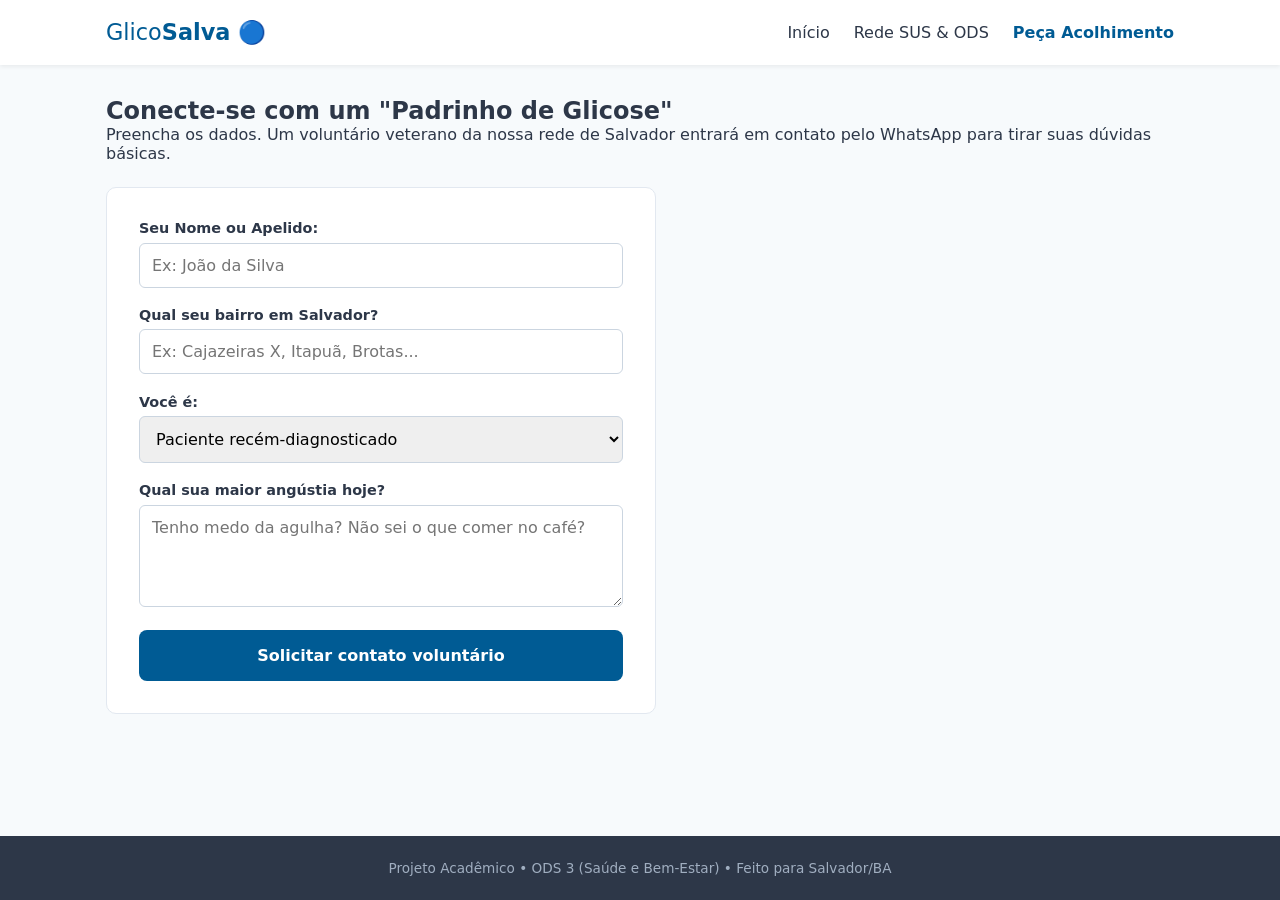
==== pages/contato.html @ 9c1fd687 "feat: adiciona estrutura base inicial das paginas" ====
<!DOCTYPE html>
<html lang="pt-BR">
<head>
    <meta charset="UTF-8">
    <meta name="viewport" content="width=device-width, initial-scale=1.0">
    <title>Contato | GlicoSalva</title>
    <link rel="stylesheet" href="../css/style.css">
</head>
<body>
    <header>
        <nav class="navbar">
            <div class="logo">Glico<strong>Salva</strong> 🔵</div>
            <ul class="nav-links">
                <li><a href="../index.html">Início</a></li>
                <li><a href="sobre.html">Rede SUS & ODS</a></li>
                <li><a href="contato.html" class="active">Peça Acolhimento</a></li>
            </ul>
        </nav>
    </header>

    <main class="container">
        <h2>Conecte-se com um "Padrinho de Glicose"</h2>
        <p>Preencha os dados. Um voluntário veterano da nossa rede de Salvador entrará em contato pelo WhatsApp para tirar suas dúvidas básicas.</p>

        <form id="form-ajuda" class="custom-form">
            <div class="input-box">
                <label>Seu Nome ou Apelido:</label>
                <input type="text" id="nome-user" required placeholder="Ex: João da Silva">
            </div>
            <div class="input-box">
                <label>Qual seu bairro em Salvador?</label>
                <input type="text" id="bairro-user" required placeholder="Ex: Cajazeiras X, Itapuã, Brotas...">
            </div>
            <div class="input-box">
                <label>Você é:</label>
                <select id="tipo-user">
                    <option>Paciente recém-diagnosticado</option>
                    <option>Familiar / Mãe / Pai de paciente</option>
                    <option>Profissional de Saúde querendo voluntariar</option>
                </select>
            </div>
            <div class="input-box">
                <label>Qual sua maior angústia hoje?</label>
                <textarea rows="4" required placeholder="Tenho medo da agulha? Não sei o que comer no café?"></textarea>
            </div>
            <button type="submit" class="btn-submit">Solicitar contato voluntário</button>
        </form>

        <div id="sucesso-box" class="hidden success-msg"></div>
    </main>

    <footer>
        <p>Projeto Acadêmico • ODS 3 (Saúde e Bem-Estar) • Feito para Salvador/BA</p>
    </footer>

    <script src="../scripts/main.js"></script>
</body>
</html>
---- css/style.css ----
:root {
    --azul-sus: #005B94;
    --azul-claro: #EBF4FA;
    --vermelho-alerta: #D91656;
    --texto: #2D3748;
    --branco: #FFFFFF;
}

* {
    margin: 0; padding: 0; box-sizing: border-box;
    font-family: system-ui, -apple-system, sans-serif;
}

body {
    background-color: #F7FAFC; color: var(--texto);
    display: flex; flex-direction: column; min-height: 100vh;
}

/* Header & Nav */
header { background: var(--branco); box-shadow: 0 2px 4px rgba(0,0,0,0.06); }
.navbar { max-width: 1100px; margin: 0 auto; padding: 1.2rem 1rem; display: flex; justify-content: space-between; align-items: center; }
.logo { font-size: 1.4rem; color: var(--azul-sus); }
.nav-links { list-style: none; display: flex; gap: 1.5rem; }
.nav-links a { text-decoration: none; color: var(--texto); font-weight: 500; }
.nav-links a.active, .nav-links a:hover { color: var(--azul-sus); font-weight: 700; }

/* Main geral */
main { flex: 1; max-width: 1100px; width: 100%; margin: 0 auto; padding: 2rem 1rem; }

/* Hero */
.hero { background: linear-gradient(135deg, var(--azul-claro), #D2E4F0); padding: 3rem 2rem; border-radius: 12px; text-align: center; margin-bottom: 2.5rem; }
.hero h1 { font-size: 2.2rem; margin-bottom: 1rem; color: #1A202C; }
.hero h1 span { color: var(--azul-sus); }
.hero p { max-width: 600px; margin: 0 auto 1.5rem auto; line-height: 1.6; }

/* Botões */
.btn-danger, .btn-action, .btn-submit { display: inline-block; padding: 0.8rem 1.6rem; border-radius: 8px; font-weight: bold; text-decoration: none; border: none; cursor: pointer; color: var(--branco); }
.btn-danger { background-color: var(--vermelho-alerta); }
.btn-action { background-color: #2B6CB0; }
.btn-submit { background-color: var(--azul-sus); width: 100%; font-size: 1rem; padding: 1rem;}

/* Grid Cards */
.cards-grid { display: grid; grid-template-columns: repeat(auto-fit, minmax(280px, 1fr)); gap: 1.5rem; margin-bottom: 3rem; }
.card { background: var(--branco); padding: 1.5rem; border-radius: 8px; border-top: 4px solid var(--azul-sus); box-shadow: 0 2px 8px rgba(0,0,0,0.04); }
.card h3 { margin-bottom: 0.8rem; }
.card p { font-size: 0.95rem; line-height: 1.5; margin-bottom: 1rem; color: #4A5568;}
.card a { color: var(--azul-sus); font-weight: bold; text-decoration: none;}

/* Caixa Interativa de Emergência */
.interactive-box { background: #FFF5F5; border: 2px dashed var(--vermelho-alerta); padding: 2rem; border-radius: 12px; text-align: center;}
.interactive-box h2 { color: var(--vermelho-alerta); margin-bottom: 0.5rem;}
.calc-container { margin-top: 1.5rem; }
.alert-box { margin-top: 1.5rem; background: var(--branco); padding: 1.5rem; border-radius: 8px; text-align: left; border-left: 5px solid var(--vermelho-alerta); }

/* Pagina Sobre */
.info-section { margin-bottom: 2.5rem; line-height: 1.7; }
.institutos-list { display: flex; flex-direction: column; gap: 1.2rem; margin-top: 1rem;}
.inst-item { background: var(--branco); padding: 1.4rem; border-radius: 8px; border: 1px solid #E2E8F0; }
.inst-item h3 { color: var(--azul-sus); margin-bottom: 0.4rem;}

/* Formulário de Contato */
.custom-form { max-width: 550px; background: var(--branco); padding: 2rem; border-radius: 10px; margin: 1.5rem 0; border: 1px solid #E2E8F0;}
.input-box { margin-bottom: 1.2rem; }
.input-box label { display: block; font-size: 0.9rem; font-weight: 600; margin-bottom: 0.4rem; }
.input-box input, .input-box select, .input-box textarea { width: 100%; padding: 0.75rem; border-radius: 6px; border: 1px solid #CBD5E0; font-size: 1rem; }

.success-msg { background: #E6FFFA; border-left: 5px solid #319795; padding: 1.5rem; border-radius: 8px; margin-top: 1.5rem; max-width: 550px;}

.hidden { display: none; }
footer { background: #2D3748; color: #A0AEC0; text-align: center; padding: 1.5rem; font-size: 0.85rem; }

/* Responsivo para celular */
@media(max-width: 600px) {
    .navbar { flex-direction: column; gap: 1rem; }
    .hero h1 { font-size: 1.7rem; }
}
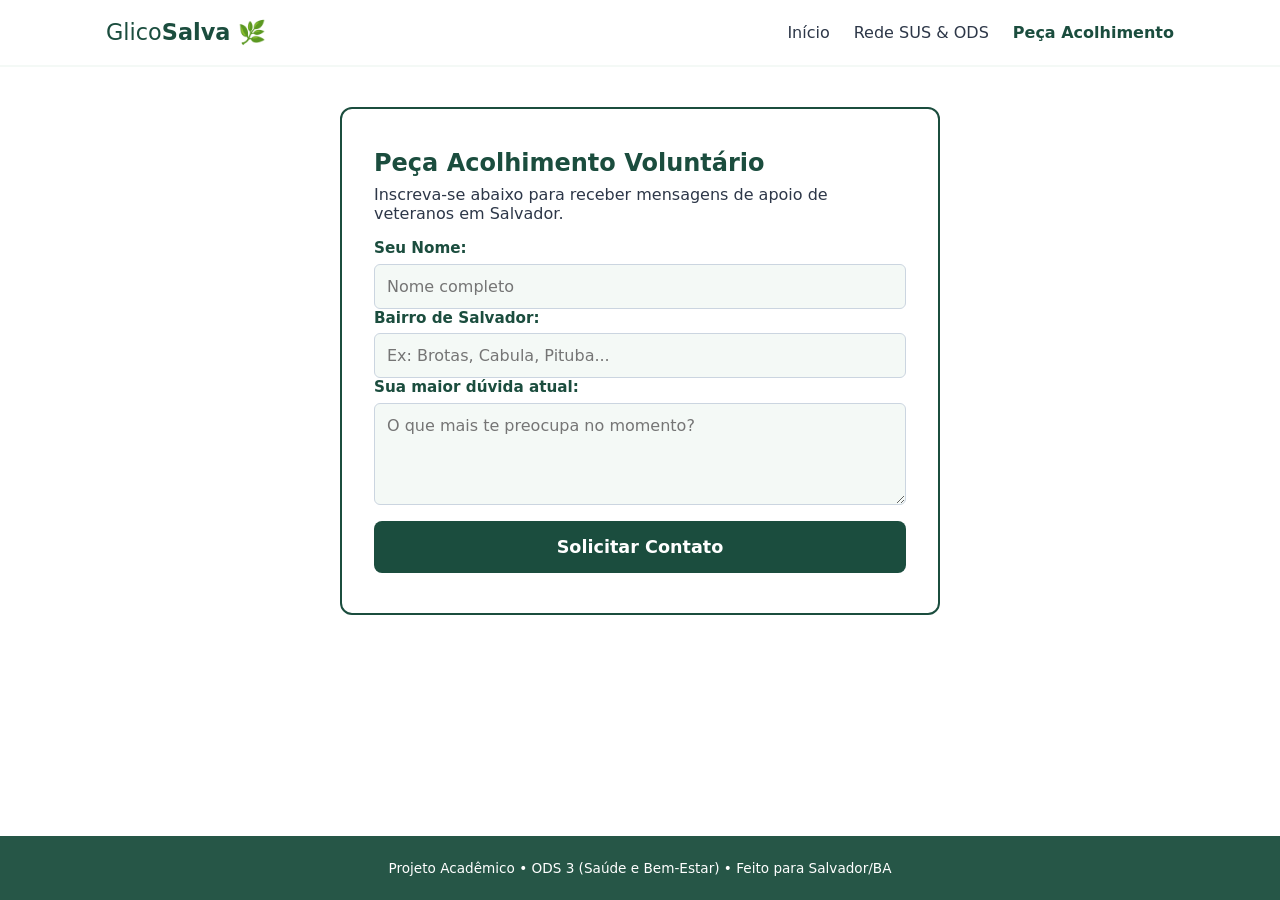
==== commit fbf9284b: "feat: reformula slides com fontes científicas, expande guia do SUS e corrige espaçamentos do CSS" ====
--- a/pages/contato.html
+++ b/pages/contato.html
@@ -9,7 +9,7 @@
 <body>
     <header>
         <nav class="navbar">
-            <div class="logo">Glico<strong>Salva</strong> 🔵</div>
+            <div class="logo">Glico<strong>Salva</strong> 🌿</div>
             <ul class="nav-links">
                 <li><a href="../index.html">Início</a></li>
                 <li><a href="sobre.html">Rede SUS & ODS</a></li>
@@ -18,35 +18,28 @@
         </nav>
     </header>
 
-    <main class="container">
-        <h2>Conecte-se com um "Padrinho de Glicose"</h2>
-        <p>Preencha os dados. Um voluntário veterano da nossa rede de Salvador entrará em contato pelo WhatsApp para tirar suas dúvidas básicas.</p>
-
-        <form id="form-ajuda" class="custom-form">
-            <div class="input-box">
-                <label>Seu Nome ou Apelido:</label>
-                <input type="text" id="nome-user" required placeholder="Ex: João da Silva">
-            </div>
-            <div class="input-box">
-                <label>Qual seu bairro em Salvador?</label>
-                <input type="text" id="bairro-user" required placeholder="Ex: Cajazeiras X, Itapuã, Brotas...">
-            </div>
-            <div class="input-box">
-                <label>Você é:</label>
-                <select id="tipo-user">
-                    <option>Paciente recém-diagnosticado</option>
-                    <option>Familiar / Mãe / Pai de paciente</option>
-                    <option>Profissional de Saúde querendo voluntariar</option>
-                </select>
-            </div>
-            <div class="input-box">
-                <label>Qual sua maior angústia hoje?</label>
-                <textarea rows="4" required placeholder="Tenho medo da agulha? Não sei o que comer no café?"></textarea>
-            </div>
-            <button type="submit" class="btn-submit">Solicitar contato voluntário</button>
-        </form>
-
-        <div id="sucesso-box" class="hidden success-msg"></div>
+    <main>
+        <section class="calculator-section" style="max-width: 600px; margin: 0 auto;">
+            <h2>Peça Acolhimento Voluntário</h2>
+            <p>Inscreva-se abaixo para receber mensagens de apoio de veteranos em Salvador.</p>
+            
+            <form id="form-ajuda" class="custom-form">
+                <div class="input-group full-width">
+                    <label>Seu Nome:</label>
+                    <input type="text" id="nome-user" required placeholder="Nome completo">
+                </div>
+                <div class="input-group full-width">
+                    <label>Bairro de Salvador:</label>
+                    <input type="text" id="bairro-user" required placeholder="Ex: Brotas, Cabula, Pituba...">
+                </div>
+                <div class="input-group full-width">
+                    <label>Sua maior dúvida atual:</label>
+                    <textarea id="duvida-user" rows="4" required placeholder="O que mais te preocupa no momento?"></textarea>
+                </div>
+                <button type="submit" class="btn-primary" style="margin-top: 1rem;">Solicitar Contato</button>
+            </form>
+            <div id="sucesso-box" class="result-box hidden" style="background: #e6fffa; border-color: var(--verde-principal);"></div>
+        </section>
     </main>
 
     <footer>
--- a/css/style.css
+++ b/css/style.css
@@ -1,9 +1,10 @@
 :root {
-    --azul-sus: #005B94;
-    --azul-claro: #EBF4FA;
-    --vermelho-alerta: #D91656;
-    --texto: #2D3748;
-    --branco: #FFFFFF;
+    --verde-principal: #1b4d3e; /* Verde escuro institucional predominante */
+    --verde-destaque: #2c6b56;  /* Verde médio para contraste e hover */
+    --verde-claro: #f4f9f6;     /* Fundo suave para contraste com o texto escuro */
+    --branco: #ffffff;
+    --cinza-texto: #2d3748;
+    --cinza-borda: #cbd5e0;
 }
 
 * {
@@ -12,65 +13,76 @@
 }
 
 body {
-    background-color: #F7FAFC; color: var(--texto);
+    background-color: var(--branco); color: var(--cinza-texto);
     display: flex; flex-direction: column; min-height: 100vh;
 }
 
-/* Header & Nav */
-header { background: var(--branco); box-shadow: 0 2px 4px rgba(0,0,0,0.06); }
+/* Navbar */
+header { background: var(--branco); border-bottom: 2px solid var(--verde-claro); }
 .navbar { max-width: 1100px; margin: 0 auto; padding: 1.2rem 1rem; display: flex; justify-content: space-between; align-items: center; }
-.logo { font-size: 1.4rem; color: var(--azul-sus); }
+.logo { font-size: 1.4rem; color: var(--verde-principal); }
 .nav-links { list-style: none; display: flex; gap: 1.5rem; }
-.nav-links a { text-decoration: none; color: var(--texto); font-weight: 500; }
-.nav-links a.active, .nav-links a:hover { color: var(--azul-sus); font-weight: 700; }
+.nav-links a { text-decoration: none; color: var(--cinza-texto); font-weight: 500; transition: color 0.2s; }
+.nav-links a.active, .nav-links a:hover { color: var(--verde-principal); font-weight: 700; }
 
-/* Main geral */
-main { flex: 1; max-width: 1100px; width: 100%; margin: 0 auto; padding: 2rem 1rem; }
+/* Main Container */
+main { flex: 1; max-width: 1100px; width: 100%; margin: 0 auto; padding: 2.5rem 1rem; }
 
-/* Hero */
-.hero { background: linear-gradient(135deg, var(--azul-claro), #D2E4F0); padding: 3rem 2rem; border-radius: 12px; text-align: center; margin-bottom: 2.5rem; }
-.hero h1 { font-size: 2.2rem; margin-bottom: 1rem; color: #1A202C; }
-.hero h1 span { color: var(--azul-sus); }
-.hero p { max-width: 600px; margin: 0 auto 1.5rem auto; line-height: 1.6; }
+/* Introdução */
+.intro-section { background: var(--verde-principal); color: var(--branco); padding: 3rem 2rem; border-radius: 12px; text-align: center; margin-bottom: 2.5rem; }
+.intro-section h1, .intro-section h2 { font-size: 2.2rem; margin-bottom: 1rem; }
+.intro-section p { max-width: 750px; margin: 0 auto; line-height: 1.7; font-size: 1.1rem; opacity: 0.95; }
 
-/* Botões */
-.btn-danger, .btn-action, .btn-submit { display: inline-block; padding: 0.8rem 1.6rem; border-radius: 8px; font-weight: bold; text-decoration: none; border: none; cursor: pointer; color: var(--branco); }
-.btn-danger { background-color: var(--vermelho-alerta); }
-.btn-action { background-color: #2B6CB0; }
-.btn-submit { background-color: var(--azul-sus); width: 100%; font-size: 1rem; padding: 1rem;}
+/* Estrutura do Carrossel (Corrigida sem espaços em branco excessivos) */
+.info-carousel-container { background: var(--verde-claro); padding: 2rem; border-radius: 12px; margin-bottom: 2.5rem; border: 1px solid #e2e8f0; }
+.carousel-wrapper { position: relative; }
+.carousel-slides { position: relative; width: 100%; }
+.slide { display: none; grid-template-columns: 1fr 1.2fr; gap: 2rem; align-items: start; }
+.slide.active { display: grid; }
+.slide-img-placeholder { background: var(--branco); border: 2px dashed var(--verde-destaque); color: var(--verde-destaque); width: 100%; min-height: 240px; height: 100%; border-radius: 8px; display: flex; align-items: center; justify-content: center; font-weight: bold; text-align: center; padding: 1.5rem; font-size: 0.95rem; }
+.slide-text h3 { color: var(--verde-principal); margin-bottom: 0.8rem; font-size: 1.4rem; }
+.slide-text p { line-height: 1.6; color: var(--cinza-texto); }
+.carousel-actions { display: flex; justify-content: flex-end; gap: 1rem; margin-top: 1.5rem; border-top: 1px solid var(--cinza-borda); padding-top: 1rem; }
+.btn-carousel { background: var(--branco); border: 1px solid var(--verde-destaque); color: var(--verde-destaque); padding: 0.5rem 1rem; border-radius: 6px; cursor: pointer; font-weight: 600; transition: all 0.2s; }
+.btn-carousel:hover { background: var(--verde-destaque); color: var(--branco); }
 
-/* Grid Cards */
-.cards-grid { display: grid; grid-template-columns: repeat(auto-fit, minmax(280px, 1fr)); gap: 1.5rem; margin-bottom: 3rem; }
-.card { background: var(--branco); padding: 1.5rem; border-radius: 8px; border-top: 4px solid var(--azul-sus); box-shadow: 0 2px 8px rgba(0,0,0,0.04); }
-.card h3 { margin-bottom: 0.8rem; }
-.card p { font-size: 0.95rem; line-height: 1.5; margin-bottom: 1rem; color: #4A5568;}
-.card a { color: var(--azul-sus); font-weight: bold; text-decoration: none;}
+/* Calculadora Reestilizada */
+.calculator-section { background: var(--branco); border: 2px solid var(--verde-principal); padding: 2.5rem 2rem; border-radius: 12px; margin-bottom: 2.5rem; }
+.calculator-section h2 { color: var(--verde-principal); margin-bottom: 0.5rem; }
+.warning-text { color: #c53030; font-size: 0.9rem; margin-bottom: 1.5rem; }
+.calc-grid { display: grid; grid-template-columns: repeat(auto-fit, minmax(220px, 1fr)); gap: 1.2rem; margin-bottom: 1.5rem; }
+.input-group { display: flex; flex-direction: column; gap: 0.4rem; }
+.input-group.full-width { grid-column: 1 / -1; }
+.input-group label { font-size: 0.95rem; font-weight: 600; color: var(--verde-principal); }
+.input-group input, .input-group textarea { padding: 0.75rem; border: 1px solid var(--cinza-borda); border-radius: 6px; font-size: 1rem; background: var(--verde-claro); }
+.input-group input:focus { border-color: var(--verde-principal); outline: none; background: var(--branco); }
 
-/* Caixa Interativa de Emergência */
-.interactive-box { background: #FFF5F5; border: 2px dashed var(--vermelho-alerta); padding: 2rem; border-radius: 12px; text-align: center;}
-.interactive-box h2 { color: var(--vermelho-alerta); margin-bottom: 0.5rem;}
-.calc-container { margin-top: 1.5rem; }
-.alert-box { margin-top: 1.5rem; background: var(--branco); padding: 1.5rem; border-radius: 8px; text-align: left; border-left: 5px solid var(--vermelho-alerta); }
+/* Botão Primário */
+.btn-primary { background: var(--verde-principal); color: var(--branco); border: none; padding: 1rem 2rem; font-size: 1.1rem; font-weight: bold; border-radius: 8px; cursor: pointer; width: 100%; transition: background 0.2s; }
+.btn-primary:hover { background: var(--verde-destaque); }
 
-/* Pagina Sobre */
-.info-section { margin-bottom: 2.5rem; line-height: 1.7; }
-.institutos-list { display: flex; flex-direction: column; gap: 1.2rem; margin-top: 1rem;}
-.inst-item { background: var(--branco); padding: 1.4rem; border-radius: 8px; border: 1px solid #E2E8F0; }
-.inst-item h3 { color: var(--azul-sus); margin-bottom: 0.4rem;}
+/* Caixa de Resultados */
+.result-box { margin-top: 1.5rem; background: var(--verde-claro); border-left: 6px solid var(--verde-principal); padding: 1.5rem; border-radius: 8px; }
+.result-box h3 { color: var(--verde-principal); margin-bottom: 1rem; }
+.result-badges { display: flex; gap: 1rem; flex-wrap: wrap; margin-bottom: 1rem; }
+.badge { background: var(--branco); border: 1px solid var(--cinza-borda); padding: 0.6rem 1rem; border-radius: 6px; font-size: 0.95rem; }
+.total-badge { background: var(--verde-principal); color: var(--branco); padding: 1rem; border-radius: 6px; font-size: 1.2rem; text-align: center; margin-bottom: 0.5rem; }
+.disclaimer { font-size: 0.8rem; color: #718096; text-align: center; }
 
-/* Formulário de Contato */
-.custom-form { max-width: 550px; background: var(--branco); padding: 2rem; border-radius: 10px; margin: 1.5rem 0; border: 1px solid #E2E8F0;}
-.input-box { margin-bottom: 1.2rem; }
-.input-box label { display: block; font-size: 0.9rem; font-weight: 600; margin-bottom: 0.4rem; }
-.input-box input, .input-box select, .input-box textarea { width: 100%; padding: 0.75rem; border-radius: 6px; border: 1px solid #CBD5E0; font-size: 1rem; }
-
-.success-msg { background: #E6FFFA; border-left: 5px solid #319795; padding: 1.5rem; border-radius: 8px; margin-top: 1.5rem; max-width: 550px;}
+/* Cards Grid Alternativo para as outras páginas */
+.cards-grid { display: grid; grid-template-columns: repeat(auto-fit, minmax(280px, 1fr)); gap: 1.5rem; margin-top: 2rem; }
+.card { background: var(--verde-claro); padding: 1.5rem; border-radius: 8px; border-top: 4px solid var(--verde-principal); }
+.card h3 { color: var(--verde-principal); margin-bottom: 0.5rem; }
 
 .hidden { display: none; }
-footer { background: #2D3748; color: #A0AEC0; text-align: center; padding: 1.5rem; font-size: 0.85rem; }
+.custom-form { margin-top: 1rem; }
 
-/* Responsivo para celular */
-@media(max-width: 600px) {
+footer { background: var(--verde-principal); color: var(--branco); text-align: center; padding: 1.5rem; font-size: 0.85rem; margin-top: auto; opacity: 0.95; }
+
+/* Responsividade Mobile */
+@media(max-width: 768px) {
     .navbar { flex-direction: column; gap: 1rem; }
-    .hero h1 { font-size: 1.7rem; }
+    .slide { grid-template-columns: 1fr; gap: 1rem; }
+    .slide-img-placeholder { height: 120px; }
+    .intro-section h1 { font-size: 1.8rem; }
 }
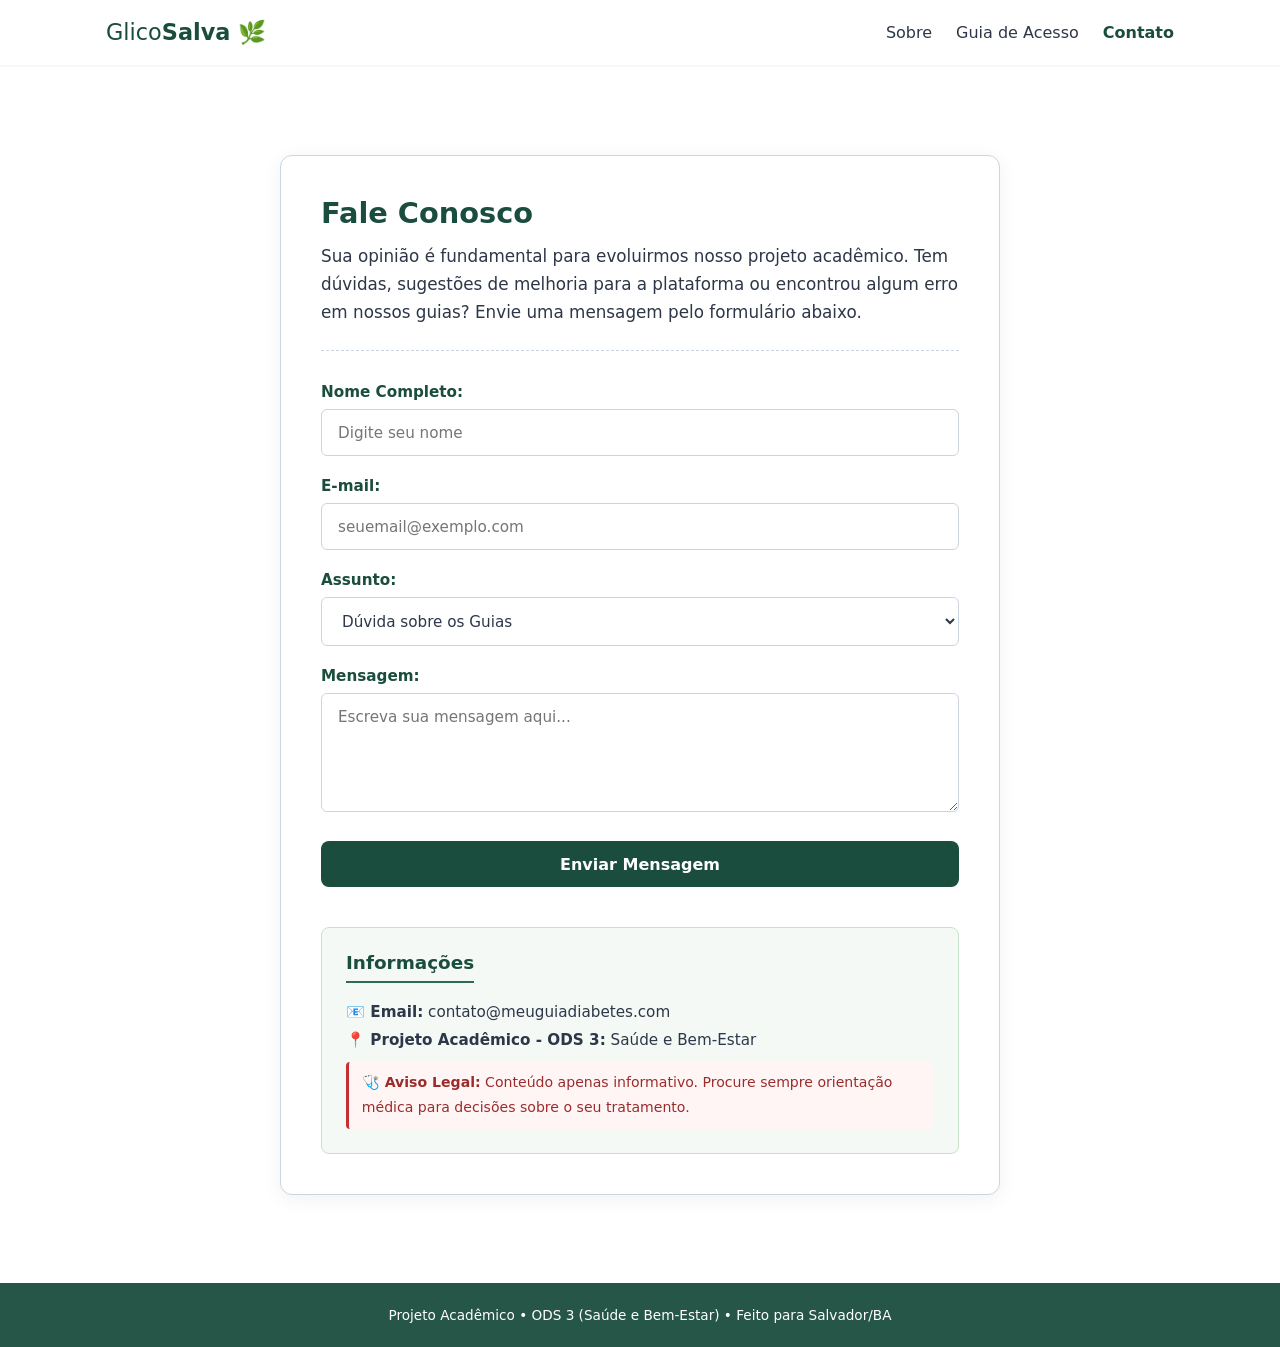
==== commit 8fdded15: "fix: ajusta layout de imagens responsivas e formatação do formulário de contato" ====
--- a/pages/contato.html
+++ b/pages/contato.html
@@ -11,37 +11,61 @@
         <nav class="navbar">
             <div class="logo">Glico<strong>Salva</strong> 🌿</div>
             <ul class="nav-links">
-                <li><a href="../index.html">Início</a></li>
-                <li><a href="sobre.html">Rede SUS & ODS</a></li>
-                <li><a href="contato.html" class="active">Peça Acolhimento</a></li>
+                <li><a href="../index.html">Sobre</a></li>
+                <li><a href="sobre.html">Guia de Acesso</a></li>
+                <li><a href="contato.html" class="active">Contato</a></li>
             </ul>
         </nav>
     </header>
 
-    <main>
-        <section class="calculator-section" style="max-width: 600px; margin: 0 auto;">
-            <h2>Peça Acolhimento Voluntário</h2>
-            <p>Inscreva-se abaixo para receber mensagens de apoio de veteranos em Salvador.</p>
-            
-            <form id="form-ajuda" class="custom-form">
-                <div class="input-group full-width">
-                    <label>Seu Nome:</label>
-                    <input type="text" id="nome-user" required placeholder="Nome completo">
+<main>
+        <section class="contact-section">
+            <h2>Fale Conosco</h2>
+            <p>Sua opinião é fundamental para evoluirmos nosso projeto acadêmico. Tem dúvidas, sugestões de melhoria para a plataforma ou encontrou algum erro em nossos guias? Envie uma mensagem pelo formulário abaixo.</p>
+
+            <form class="contact-form">
+                <div class="form-group">
+                    <label for="nome">Nome Completo:</label>
+                    <input type="text" id="nome" name="nome" placeholder="Digite seu nome" required>
                 </div>
-                <div class="input-group full-width">
-                    <label>Bairro de Salvador:</label>
-                    <input type="text" id="bairro-user" required placeholder="Ex: Brotas, Cabula, Pituba...">
+
+                <div class="form-group">
+                    <label for="email">E-mail:</label>
+                    <input type="email" id="email" name="email" placeholder="seuemail@exemplo.com" required>
                 </div>
-                <div class="input-group full-width">
-                    <label>Sua maior dúvida atual:</label>
-                    <textarea id="duvida-user" rows="4" required placeholder="O que mais te preocupa no momento?"></textarea>
+
+                <div class="form-group">
+                    <label for="assunto">Assunto:</label>
+                    <select id="assunto" name="assunto">
+                        <option value="duvida">Dúvida sobre os Guias</option>
+                        <option value="sugestao">Sugestão de Melhoria</option>
+                        <option value="locais">Atualização de Locais/Endereços</option>
+                        <option value="outro">Outro</option>
+                    </select>
                 </div>
-                <button type="submit" class="btn-primary" style="margin-top: 1rem;">Solicitar Contato</button>
+
+                <div class="form-group">
+                    <label for="mensagem">Mensagem:</label>
+                    <textarea id="mensagem" name="mensagem" rows="5" placeholder="Escreva sua mensagem aqui..." required></textarea>
+                </div>
+
+                <button type="submit" class="btn-primary">Enviar Mensagem</button>
             </form>
-            <div id="sucesso-box" class="result-box hidden" style="background: #e6fffa; border-color: var(--verde-principal);"></div>
+
+            <!-- Nova Área de Informações -->
+            <div class="contato-info-box" style="margin-top: 2.5rem; padding: 1.5rem; background: var(--verde-claro); border-radius: 8px; border: 1px solid #c8e1cc; text-align: left;">
+                <h3 style="color: var(--verde-principal); font-size: 1.15rem; margin-bottom: 1rem; border-bottom: 2px solid var(--verde-destaque); padding-bottom: 0.5rem; display: inline-block;">Informações</h3>
+                <ul style="list-style: none; padding: 0; margin: 0; line-height: 1.8; color: var(--cinza-texto); font-size: 0.95rem;">
+                    <li><strong>📧 Email:</strong> contato@meuguiadiabetes.com</li>
+                    <li><strong>📍 Projeto Acadêmico - ODS 3:</strong> Saúde e Bem-Estar</li>
+                    <li style="margin-top: 0.5rem; color: #9b2c2c; font-size: 0.88rem; background: #fff5f5; padding: 0.5rem 0.8rem; border-radius: 4px; border-left: 3px solid #c53030;">
+                        <strong>🩺 Aviso Legal:</strong> Conteúdo apenas informativo. Procure sempre orientação médica para decisões sobre o seu tratamento.
+                    </li>
+                </ul>
+            </div>
         </section>
     </main>
-
+    
     <footer>
         <p>Projeto Acadêmico • ODS 3 (Saúde e Bem-Estar) • Feito para Salvador/BA</p>
     </footer>
--- a/css/style.css
+++ b/css/style.css
@@ -39,7 +39,28 @@
 .carousel-slides { position: relative; width: 100%; }
 .slide { display: none; grid-template-columns: 1fr 1.2fr; gap: 2rem; align-items: start; }
 .slide.active { display: grid; }
-.slide-img-placeholder { background: var(--branco); border: 2px dashed var(--verde-destaque); color: var(--verde-destaque); width: 100%; min-height: 240px; height: 100%; border-radius: 8px; display: flex; align-items: center; justify-content: center; font-weight: bold; text-align: center; padding: 1.5rem; font-size: 0.95rem; }
+/* Container da Imagem no Slide */
+.slide-media {
+    width: 100%;
+    height: 100%;
+    min-height: 280px;
+    max-height: 420px; /* Evita que a imagem cresça infinitamente se o texto for longo */
+    border-radius: 8px;
+    overflow: hidden; /* Corta as pontas da imagem para respeitar as bordas arredondadas */
+    display: flex;
+    align-items: center;
+    justify-content: center;
+    background: var(--branco);
+    border: 1px solid var(--cinza-borda);
+}
+
+/* Comportamento da Tag <img> real dentro do container */
+.slide-media img {
+    width: 100%;
+    height: 100%;
+    object-fit: contain;
+    object-position: center; /* Centraliza o foco da imagem */
+}
 .slide-text h3 { color: var(--verde-principal); margin-bottom: 0.8rem; font-size: 1.4rem; }
 .slide-text p { line-height: 1.6; color: var(--cinza-texto); }
 .carousel-actions { display: flex; justify-content: flex-end; gap: 1rem; margin-top: 1.5rem; border-top: 1px solid var(--cinza-borda); padding-top: 1rem; }
@@ -79,10 +100,111 @@
 
 footer { background: var(--verde-principal); color: var(--branco); text-align: center; padding: 1.5rem; font-size: 0.85rem; margin-top: auto; opacity: 0.95; }
 
+/* ==========================================
+   ESTILIZAÇÃO DA PÁGINA DE CONTATO (COMPLETO)
+========================================== */
+
+/* 1. Cartão externo principal */
+.contact-section {
+    max-width: 720px;
+    margin: 3rem auto;
+    padding: 2.5rem;
+    background: var(--branco);
+    border-radius: 12px;
+    box-shadow: 0 4px 20px rgba(0, 0, 0, 0.06);
+    border: 1px solid var(--cinza-borda);
+}
+
+/* 2. Título principal "Fale Conosco" */
+.contact-section h2 {
+    color: var(--verde-principal);
+    font-size: 1.8rem;
+    font-weight: 700;
+    margin-bottom: 0.8rem;
+}
+
+/* 3. Parágrafo introdutório com divisória suave */
+.contact-section > p {
+    color: var(--cinza-texto);
+    font-size: 1.05rem;
+    line-height: 1.65;
+    margin-bottom: 2rem;
+    padding-bottom: 1.5rem;
+    border-bottom: 1px dashed var(--cinza-borda);
+}
+
+/* 4. Estrutura geral do formulário */
+.contact-form {
+    display: flex;
+    flex-direction: column;
+    gap: 1.3rem;
+}
+
+/* 5. Empilhamento de cada par (Rótulo em cima, Campo embaixo) */
+.form-group {
+    display: flex;
+    flex-direction: column;
+    gap: 0.5rem;
+}
+
+/* 6. Textos dos rótulos (Nome, E-mail, etc.) */
+.form-group label {
+    font-weight: 600;
+    color: var(--verde-principal);
+    font-size: 0.95rem;
+}
+
+/* 7. Caixas de digitação 100% largas e modernas */
+.form-group input,
+.form-group select,
+.form-group textarea {
+    width: 100%;
+    padding: 0.85rem 1rem;
+    border: 1px solid var(--cinza-borda);
+    border-radius: 6px;
+    font-size: 0.95rem;
+    font-family: inherit;
+    color: var(--cinza-texto);
+    background-color: var(--branco);
+    transition: all 0.2s ease;
+}
+
+/* 8. Brilho verde suave ao clicar dentro da caixa para digitar */
+.form-group input:focus,
+.form-group select:focus,
+.form-group textarea:focus {
+    outline: none;
+    border-color: var(--verde-destaque);
+    box-shadow: 0 0 0 3px rgba(46, 125, 50, 0.15);
+}
+
+/* 9. Botão Enviar proporcional (não estica na tela toda) */
+.contact-form .btn-primary {
+    align-self: flex-start;
+    padding: 0.85rem 2.2rem;
+    font-size: 1rem;
+    font-weight: 600;
+    margin-top: 0.5rem;
+    cursor: pointer;
+    border: none;
+}
+
 /* Responsividade Mobile */
 @media(max-width: 768px) {
     .navbar { flex-direction: column; gap: 1rem; }
     .slide { grid-template-columns: 1fr; gap: 1rem; }
     .slide-img-placeholder { height: 120px; }
     .intro-section h1 { font-size: 1.8rem; }
-}+    /* Empilha o slide em 1 coluna (imagem em cima, texto embaixo) */
+    .slide {
+        grid-template-columns: 1fr;
+        gap: 1.2rem;
+    }
+
+    /* Trava a altura da imagem no celular para não empurrar o texto para longe */
+    .slide-media {
+        min-height: 180px;
+        max-height: 220px; /* Altura ideal de banner para celular */
+        width: 100%;
+    }
+}
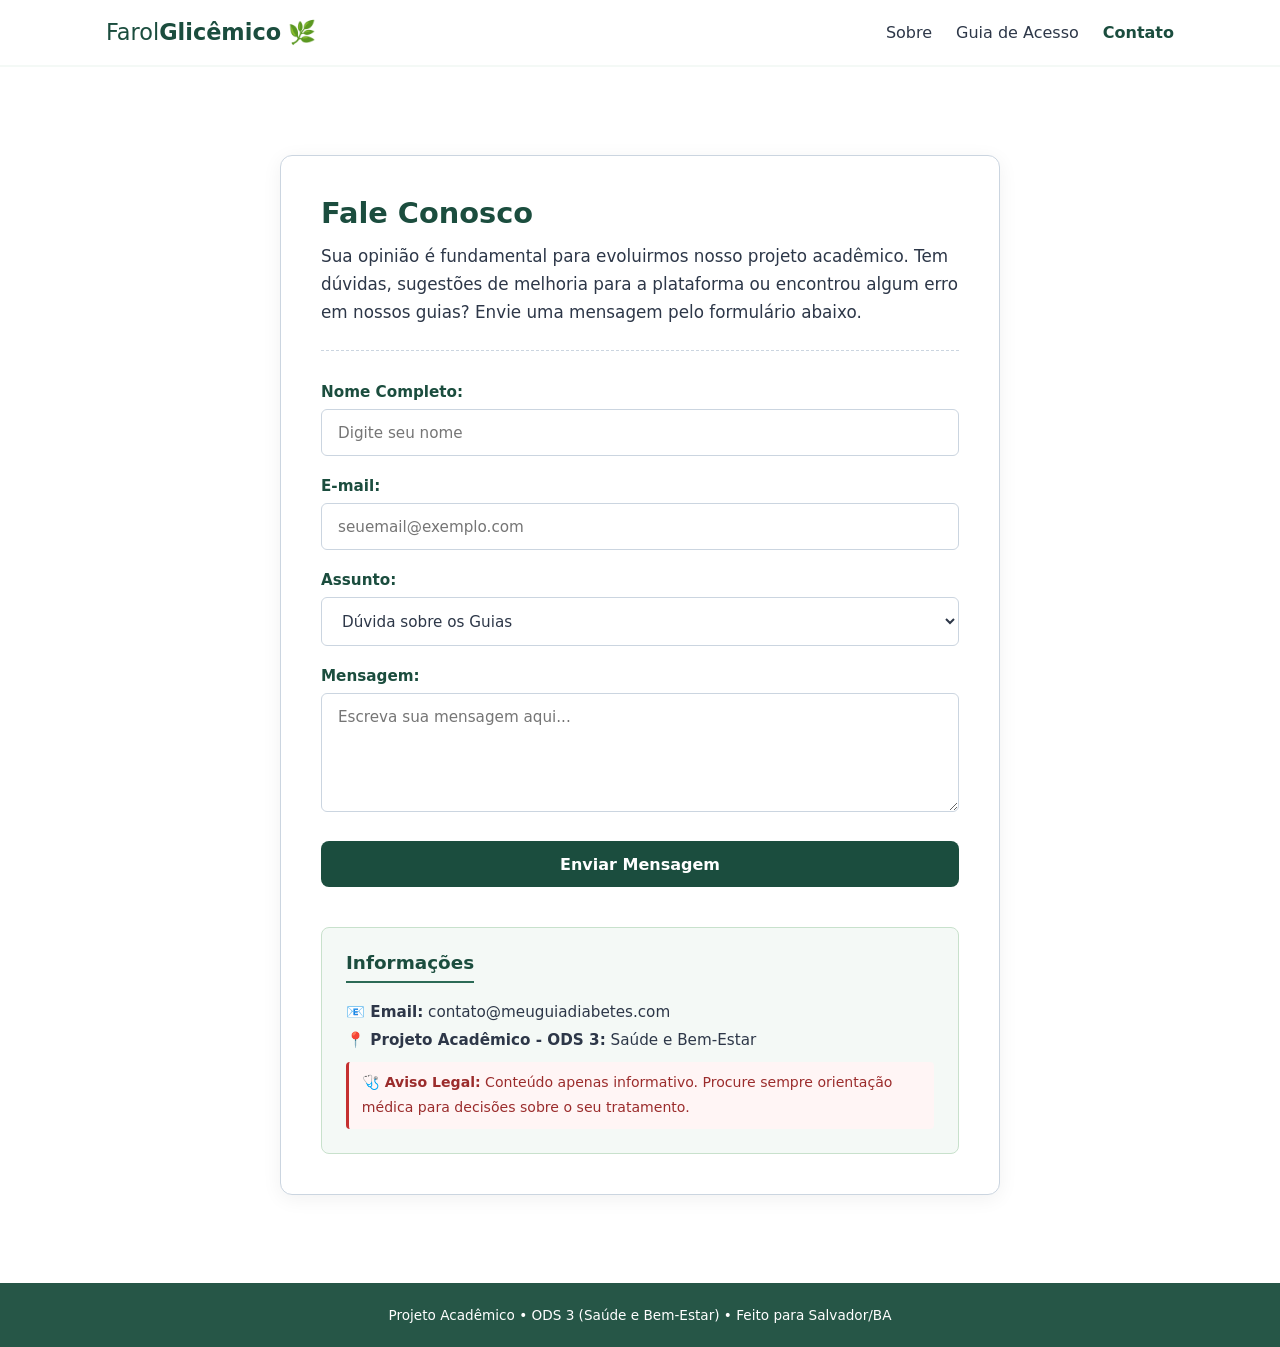
==== commit 12b33583: "refactor: reequilibra colunas dos slides movendo referências e condensando textos do slide 3" ====
--- a/pages/contato.html
+++ b/pages/contato.html
@@ -3,13 +3,13 @@
 <head>
     <meta charset="UTF-8">
     <meta name="viewport" content="width=device-width, initial-scale=1.0">
-    <title>Contato | GlicoSalva</title>
+    <title>Contato</title>
     <link rel="stylesheet" href="../css/style.css">
 </head>
 <body>
     <header>
         <nav class="navbar">
-            <div class="logo">Glico<strong>Salva</strong> 🌿</div>
+            <div class="logo">Farol<strong>Glicêmico</strong> 🌿</div>
             <ul class="nav-links">
                 <li><a href="../index.html">Sobre</a></li>
                 <li><a href="sobre.html">Guia de Acesso</a></li>
--- a/css/style.css
+++ b/css/style.css
@@ -62,6 +62,13 @@
     object-position: center; /* Centraliza o foco da imagem */
 }
 .slide-text h3 { color: var(--verde-principal); margin-bottom: 0.8rem; font-size: 1.4rem; }
+.slide-text h4 {
+    color: var(--verde-principal);
+    font-size: 1.2rem;
+    font-weight: 700;
+    margin-top: 0.8rem;
+    margin-bottom: 0.35rem;
+}
 .slide-text p { line-height: 1.6; color: var(--cinza-texto); }
 .carousel-actions { display: flex; justify-content: flex-end; gap: 1rem; margin-top: 1.5rem; border-top: 1px solid var(--cinza-borda); padding-top: 1rem; }
 .btn-carousel { background: var(--branco); border: 1px solid var(--verde-destaque); color: var(--verde-destaque); padding: 0.5rem 1rem; border-radius: 6px; cursor: pointer; font-weight: 600; transition: all 0.2s; }
